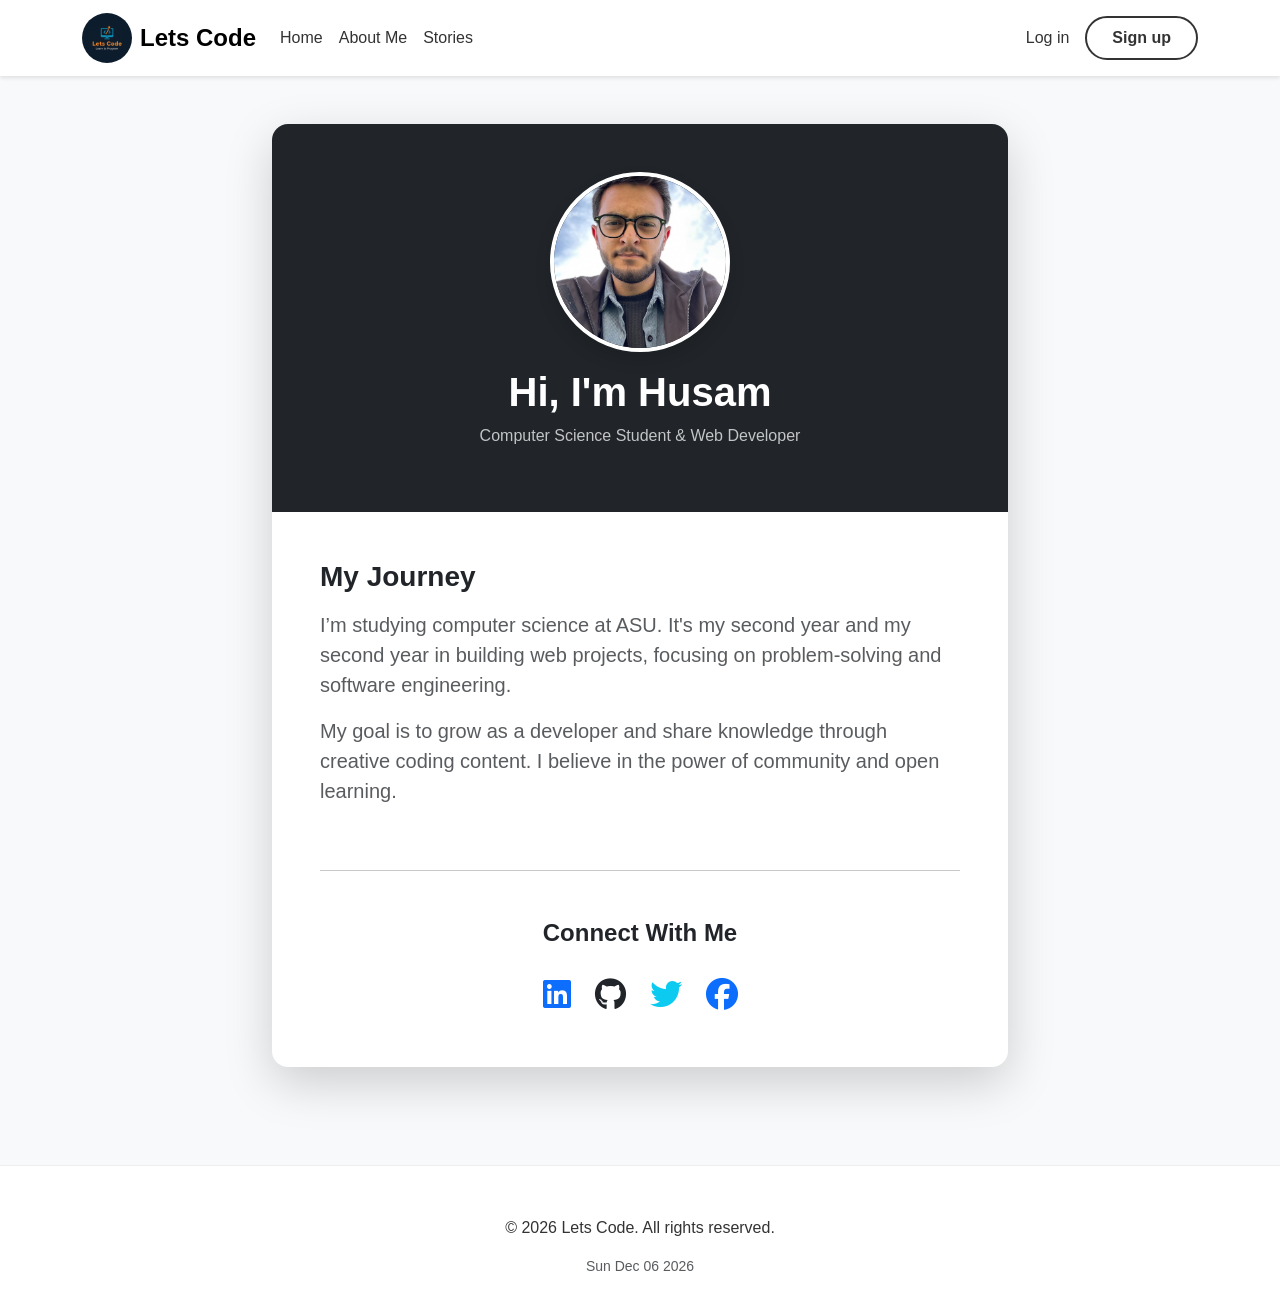
==== Web School/about.html @ 1dd1f63c "Add files via upload" ====
<!DOCTYPE html>
<html lang="en">
<head>
    <meta charset="UTF-8">
    <meta name="viewport" content="width=device-width, initial-scale=1.0">
    <title>About Me - Lets Code</title>
    <link href="https://cdn.jsdelivr.net/npm/bootstrap@5.3.0/dist/css/bootstrap.min.css" rel="stylesheet">
    <link rel="stylesheet" href="assets/css/style.css">
    <link rel="stylesheet" href="https://cdnjs.cloudflare.com/ajax/libs/font-awesome/6.4.0/css/all.min.css">
</head>
<body>

    <nav class="navbar navbar-expand-lg sticky-top">
        <div class="container">
            <a class="navbar-brand d-flex align-items-center" href="index.html">
                <img src="assets/images/lg.png" alt="Logo" class="me-2">
                <span class="fw-bold fs-4">Lets Code</span>
            </a>
            <button class="navbar-toggler" type="button" data-bs-toggle="collapse" data-bs-target="#navbarNav">
                <span class="navbar-toggler-icon"></span>
            </button>
            <div class="collapse navbar-collapse" id="navbarNav">
                <ul class="navbar-nav me-auto mb-2 mb-lg-0">
                    <li class="nav-item"><a class="nav-link" href="index.html">Home</a></li>
                    <li class="nav-item"><a class="nav-link active" href="about.html">About Me</a></li>
                    <li class="nav-item"><a class="nav-link" href="stories.html">Stories</a></li>
                </ul>
                <div class="d-flex align-items-center gap-3">
                    <a href="login.html" class="nav-link">Log in</a>
                    <a href="signup.html" class="btn btn-outline-custom">Sign up</a>
                </div>
            </div>
        </div>
    </nav>

    <div class="container py-5">
        <div class="row justify-content-center">
            <div class="col-lg-8">
                <div class="card border-0 shadow-lg rounded-4 overflow-hidden">
                    <div class="bg-dark py-5 text-center text-white">
                        <img src="assets/images/n.jpg" alt="My Photo" class="rounded-circle border border-4 border-white shadow mb-3" style="width: 180px; height: 180px; object-fit: cover;">
                        <h1 class="fw-bold">Hi, I'm Husam</h1>
                        <p class="text-light opacity-75">Computer Science Student & Web Developer</p>
                    </div>
                    <div class="card-body p-5">
                        <div class="row g-4">
                            <div class="col-md-12">
                                <h3 class="fw-bold mb-3">My Journey</h3>
                                <p class="fs-5 text-muted leading-relaxed">
                                   I’m studying computer science at ASU. It's my second year and my second year in building web projects, 
                                    focusing on problem-solving and software engineering.
                                </p>
                                <p class="fs-5 text-muted">
                                    My goal is to grow as a developer and share knowledge through creative coding content. I believe in the power of community and open learning.
                                </p>
                            </div>
                        </div>
                        
                        <hr class="my-5">
                        
                        <div class="text-center">
                            <h4 class="fw-bold mb-4">Connect With Me</h4>
                            <div class="d-flex justify-content-center gap-4 fs-2">
                                <a href="https://www.linkedin.com/in/husam-ziadeh-73585a322" target="_blank" class="text-primary"><i class="fab fa-linkedin"></i></a>
                                <a href="https://github.com/husamziadeh2005" target="_blank" class="text-dark"><i class="fab fa-github"></i></a>
                                <a href="https://x.com/hosammali2?s=21" target="_blank" class="text-info"><i class="fab fa-twitter"></i></a>
                                <a href="https://web.facebook.com/husam.m.ziadeh" target="_blank" class="text-primary"><i class="fab fa-facebook"></i></a>
                            </div>
                        </div>
                    </div>
                </div>
            </div>
        </div>
    </div>

    <footer>
        <div class="container text-center">
            <p>&copy; <span id="currentYear"></span> Lets Code. All rights reserved.</p>
            <p id="currentDate" class="small text-muted"></p>
        </div>
    </footer>

    <script src="https://cdn.jsdelivr.net/npm/bootstrap@5.3.0/dist/js/bootstrap.bundle.min.js"></script>
    <script>
        document.addEventListener("DOMContentLoaded", function() {
            const now = new Date();
            document.getElementById("currentYear").textContent = now.getFullYear();
            document.getElementById("currentDate").textContent = now.toDateString();
        });
    </script>
</body>
</html>
---- Web School/assets/css/style.css ----
/* Global Styles */
body {
    font-family: 'Segoe UI', Tahoma, Geneva, Verdana, sans-serif;
    background-color: #f8f9fa;
    color: #333;
}

/* Navbar Customization */
.navbar {
    background-color: #ffffff;
    box-shadow: 0 2px 4px rgba(0,0,0,0.1);
}

.navbar-brand img {
    width: 50px;
    height: 50px;
    border-radius: 50%;
}

.nav-link {
    color: #333 !important;
    font-weight: 500;
    transition: color 0.3s;
}

.nav-link:hover {
    color: #ff6600 !important;
}

/* Hero Section */
.hero-section {
    padding: 100px 0;
    text-align: center;
    background: linear-gradient(135deg, #ffffff 0%, #f1f1f1 100%);
}

.hero-section h1 {
    font-size: 3.5rem;
    font-weight: 800;
    margin-bottom: 20px;
}

.hero-section h3 {
    font-size: 1.5rem;
    color: #666;
    margin-bottom: 30px;
}

/* Buttons */
.btn-primary-custom {
    background-color: #333;
    color: white;
    border-radius: 25px;
    padding: 10px 30px;
    font-weight: 600;
    border: 2px solid #333;
    transition: all 0.3s;
}

.btn-primary-custom:hover {
    background-color: white;
    color: #333;
}

.btn-outline-custom {
    border: 2px solid #333;
    color: #333;
    border-radius: 25px;
    padding: 8px 25px;
    font-weight: 600;
    transition: all 0.3s;
}

.btn-outline-custom:hover {
    background-color: #333;
    color: white;
}

/* Cards */
.custom-card {
    border: none;
    border-radius: 15px;
    box-shadow: 0 4px 15px rgba(0,0,0,0.05);
    transition: transform 0.3s;
    background: white;
    overflow: hidden;
}

.custom-card:hover {
    transform: translateY(-10px);
}

.card-img-top {
    height: 150px;
    object-fit: contain;
    padding: 20px;
}

/* Footer */
footer {
    background-color: #ffffff;
    padding: 50px 0 20px;
    margin-top: 50px;
    border-top: 1px solid #eee;
}

.footer-link {
    color: #6c757d;
    text-decoration: none;
    transition: color 0.3s;
}

.footer-link:hover {
    color: #ff6600;
}

/* Login/Signup Containers */
.auth-container {
    max-width: 450px;
    margin: 80px auto;
    background: white;
    padding: 40px;
    border-radius: 20px;
    box-shadow: 0 10px 30px rgba(0,0,0,0.1);
}

.auth-container h1 {
    text-align: center;
    margin-bottom: 30px;
    font-weight: 700;
}
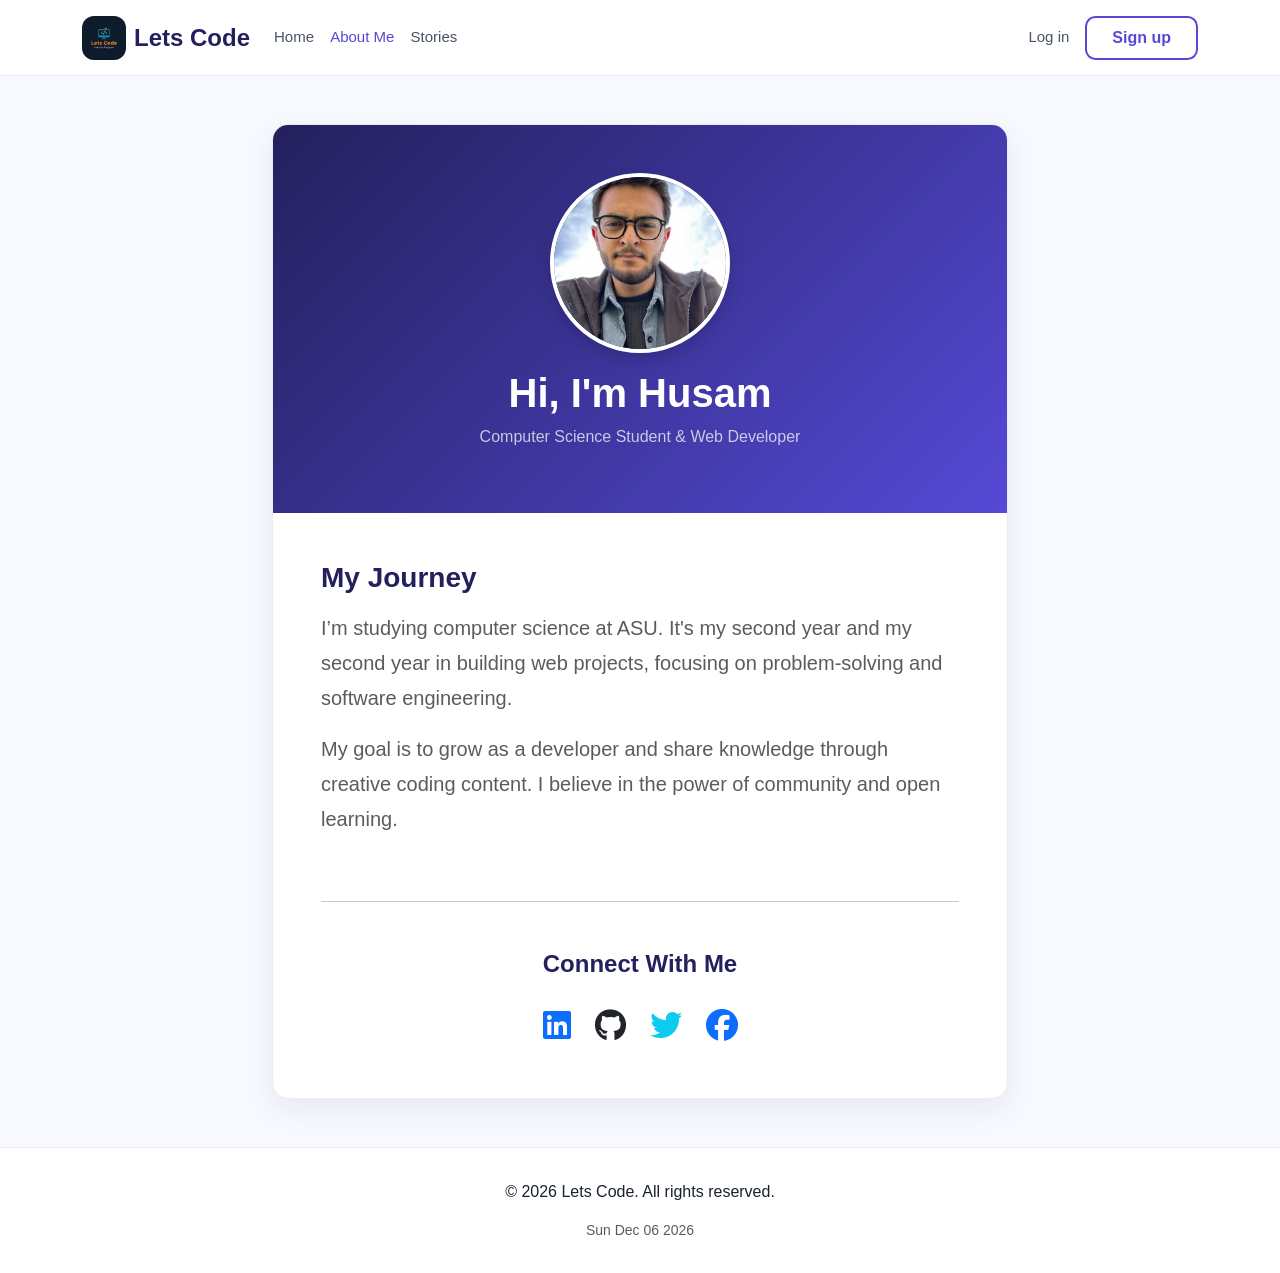
==== commit 8d8cfb03: "Update project" ====
--- a/Web School/about.html
+++ b/Web School/about.html
@@ -26,8 +26,8 @@
                     <li class="nav-item"><a class="nav-link" href="stories.html">Stories</a></li>
                 </ul>
                 <div class="d-flex align-items-center gap-3">
-                    <a href="login.html" class="nav-link">Log in</a>
-                    <a href="signup.html" class="btn btn-outline-custom">Sign up</a>
+                    <a href="Login.html" class="nav-link">Log in</a>
+                    <a href="SignUp.html" class="btn btn-outline-custom">Sign up</a>
                 </div>
             </div>
         </div>
--- a/Web School/assets/css/style.css
+++ b/Web School/assets/css/style.css
@@ -129,3 +129,15 @@
     margin-bottom: 30px;
     font-weight: 700;
 }
+
+/* Login page */
+.auth-page{min-height:100vh;color:#172033;background:#eef2ff}.auth-layout{display:grid;min-height:100vh;grid-template-columns:minmax(360px,.95fr) minmax(480px,1.05fr)}.auth-intro{position:relative;display:flex;min-height:100%;flex-direction:column;justify-content:space-between;overflow:hidden;padding:clamp(2rem,5vw,4.5rem);color:#fff;background:linear-gradient(145deg,#1c237e 0%,#3f23a3 53%,#7c3aed 100%)}.auth-intro:after{position:absolute;right:-13rem;bottom:-13rem;width:34rem;height:34rem;border:1px solid rgba(255,255,255,.18);border-radius:50%;box-shadow:0 0 0 3.5rem rgba(255,255,255,.04),0 0 0 7rem rgba(255,255,255,.035);content:''}.auth-brand,.auth-mobile-brand{position:relative;z-index:1;display:inline-flex;align-items:center;width:fit-content;gap:.7rem;color:inherit;font-size:1.2rem;font-weight:800;text-decoration:none}.auth-brand img,.auth-mobile-brand img{width:42px;height:42px;border-radius:12px;object-fit:cover}.auth-intro-copy{position:relative;z-index:1;max-width:32rem;margin:4rem 0}.auth-eyebrow{display:inline-flex;gap:.5rem;align-items:center;padding:.45rem .75rem;border:1px solid rgba(255,255,255,.25);border-radius:99px;background:rgba(255,255,255,.1);font-size:.83rem;font-weight:600}.auth-intro h1{margin:1.25rem 0 1rem;font-size:clamp(2.35rem,4.2vw,4.25rem);font-weight:800;line-height:1.04;letter-spacing:-.05em}.auth-intro p{max-width:29rem;margin:0;color:rgba(255,255,255,.78);font-size:1.08rem;line-height:1.7}.auth-feature{position:relative;z-index:1;display:flex;align-items:center;width:fit-content;gap:.65rem;color:rgba(255,255,255,.82);font-size:.9rem}.auth-feature i{display:grid;width:2rem;height:2rem;place-items:center;border-radius:.6rem;background:rgba(255,255,255,.14)}
+.auth-panel{display:grid;padding:2rem;place-items:center;background:#fff}.auth-card{width:min(100%,440px)}.auth-mobile-brand{display:none;margin-bottom:2rem;color:#312e81}.back-link{display:inline-flex;align-items:center;gap:.45rem;color:#667085;font-size:.9rem;text-decoration:none;transition:color .2s}.back-link:hover{color:#4f46e5}.auth-heading{margin:2.5rem 0 2rem}.auth-heading h2{margin:0 0 .5rem;font-size:2rem;font-weight:750;letter-spacing:-.04em}.auth-heading p{margin:0;color:#667085}.auth-card .form-label{margin-bottom:.45rem;color:#344054;font-size:.9rem;font-weight:650}.field-wrap{position:relative}.field-icon{position:absolute;z-index:2;top:50%;left:1rem;color:#98a2b3;transform:translateY(-50%)}.auth-card .form-control{min-height:3.25rem;border:1px solid #d0d5dd;border-radius:.7rem;padding:.75rem 2.9rem .75rem 2.8rem;box-shadow:none;font-size:.95rem}.auth-card .form-control::placeholder{color:#98a2b3}.auth-card .form-control:focus{border-color:#7067e8;box-shadow:0 0 0 .25rem rgba(112,103,232,.13)}.auth-card .is-invalid{background-image:none}.password-toggle{position:absolute;z-index:2;top:50%;right:.7rem;width:2.1rem;height:2.1rem;border:0;border-radius:.45rem;color:#667085;background:transparent;transform:translateY(-50%)}.password-toggle:hover{color:#4f46e5;background:#f4f3ff}.invalid-feedback{font-size:.78rem}.caps-lock-hint{margin:.45rem 0 0;color:#b54708;font-size:.78rem}.remember-row{margin:1.2rem 0 1.5rem}.form-check-input:checked{border-color:#5549d6;background-color:#5549d6}.form-check-label{color:#475467;font-size:.88rem}.link-button{border:0;padding:0;color:#5549d6;background:none;font-size:.86rem;font-weight:650}.link-button:hover,.auth-switch a:hover{color:#342b9b;text-decoration:underline}.auth-submit{display:flex;min-height:3.25rem;align-items:center;justify-content:center;gap:.6rem;border:0;border-radius:.7rem;color:#fff;background:#5549d6;box-shadow:0 8px 18px rgba(85,73,214,.22);font-weight:700;transition:background .2s,transform .2s,box-shadow .2s}.auth-submit:hover,.auth-submit:focus{color:#fff;background:#4438bd;box-shadow:0 10px 22px rgba(85,73,214,.3);transform:translateY(-1px)}.auth-submit:disabled{opacity:.85;transform:none}.auth-switch{margin:1.7rem 0 1rem;color:#667085;text-align:center;font-size:.92rem}.auth-switch a{color:#5549d6;font-weight:700;text-decoration:none}.auth-note{margin:0;color:#98a2b3;text-align:center;font-size:.76rem}.auth-note i{margin-right:.25rem}.auth-alert{border:0;border-radius:.65rem;font-size:.88rem}.reset-modal{border:0;border-radius:1rem}.reset-modal h2{margin-bottom:.5rem;font-size:1.5rem;font-weight:750}.reset-icon{display:grid;width:3rem;height:3rem;margin-bottom:1.2rem;place-items:center;border-radius:.8rem;color:#5549d6;background:#eeedff}.reset-modal .form-control{min-height:3rem;border-radius:.65rem}.reset-success{color:#067647;font-size:.88rem}
+@media (max-width:850px){.auth-layout{grid-template-columns:1fr}.auth-intro{display:none}.auth-panel{min-height:100vh}.auth-mobile-brand{display:inline-flex}}@media (max-width:480px){.auth-panel{padding:1.5rem;align-items:start}.auth-heading{margin:2rem 0 1.7rem}.auth-heading h2{font-size:1.8rem}}
+
+/* Shared site refresh */
+body:not(.auth-page){min-height:100vh;background:#f8f9ff;color:#182230}.navbar{min-height:76px;border-bottom:1px solid #eaecf5;box-shadow:none}.navbar-brand{color:#24205d!important}.navbar-brand img{width:44px;height:44px;border-radius:12px}.nav-link{color:#475467!important;font-size:.94rem}.nav-link.active,.nav-link:hover{color:#5549d6!important}.btn-primary-custom{border-color:#5549d6;border-radius:.7rem;background:#5549d6;box-shadow:0 7px 16px rgba(85,73,214,.16)}.btn-primary-custom:hover{border-color:#4438bd;color:#fff;background:#4438bd}.btn-outline-custom{border-color:#5549d6;border-radius:.65rem;color:#5549d6}.btn-outline-custom:hover{background:#5549d6}.hero-section{padding:7.5rem 0;background:radial-gradient(circle at 65% 5%,#e8e5ff 0,transparent 32%),linear-gradient(135deg,#fff 0%,#f5f4ff 100%)}.hero-section h1{max-width:850px;margin-right:auto;margin-left:auto;color:#24205d;font-size:clamp(2.7rem,6vw,4.8rem);letter-spacing:-.055em;line-height:1.02}.hero-section h3{color:#667085}.custom-card{border:1px solid #eaecf5;border-radius:1rem;box-shadow:0 5px 16px rgba(16,24,40,.05)}.custom-card:hover{border-color:#d9d6fe;box-shadow:0 16px 32px rgba(85,73,214,.12);transform:translateY(-6px)}footer{margin-top:0;padding:2rem 0;border-top:1px solid #eaecf5;background:#fff}footer p:last-child{margin-bottom:0}
+.page-shell{min-height:calc(100vh - 76px)}.page-heading{max-width:720px;margin:0 auto 2.75rem}.page-heading h1{margin:.6rem 0 .7rem;color:#24205d;font-size:clamp(2.25rem,5vw,3.4rem);font-weight:800;letter-spacing:-.05em}.page-heading p{color:#667085;font-size:1.07rem}.section-kicker{color:#5549d6;font-size:.78rem;font-weight:800;letter-spacing:.1em;text-transform:uppercase}.course-search{position:relative;width:min(100%,530px);margin-top:1.7rem}.course-search i{position:absolute;top:50%;left:1.05rem;color:#98a2b3;transform:translateY(-50%)}.course-search input{width:100%;border:1px solid #d0d5dd;border-radius:.8rem;padding:.9rem 1rem .9rem 2.8rem;outline:0;box-shadow:0 3px 10px rgba(16,24,40,.04)}.course-search input:focus{border-color:#7067e8;box-shadow:0 0 0 .25rem rgba(112,103,232,.12)}.course-count{margin-top:.8rem!important;color:#7a5af8!important;font-size:.85rem!important;font-weight:650}.page-shell .card-img-top{height:150px}.page-shell .card-body{padding-top:.5rem}.page-shell .btn-primary-custom{padding:.6rem 1rem;font-size:.85rem}
+.signup-page .auth-intro{background:linear-gradient(145deg,#172554 0%,#3730a3 55%,#6d28d9 100%)}.signup-page .auth-heading{margin:1.9rem 0 1.5rem}.password-hint{margin:.45rem 0 0;color:#98a2b3;font-size:.76rem}.terms-check{margin:1.2rem 0 1.5rem}.terms-check a{color:#5549d6;font-weight:650;text-decoration:none}.terms-check .invalid-feedback{margin-left:-1.5rem}
+.container.py-5>.row.justify-content-center .card{border:1px solid #eaecf5!important;box-shadow:0 10px 28px rgba(16,24,40,.07)!important}.container.py-5>.row.justify-content-center .card>.bg-dark{background:linear-gradient(135deg,#24205d,#5549d6)!important}.container.py-5>.row.justify-content-center .card-body h3,.container.py-5>.row.justify-content-center .card-body h4{color:#24205d}.container.py-5>.row.justify-content-center .card-body .fs-5{line-height:1.75}.terms-content section{position:relative;padding-left:1.15rem}.terms-content section:before{position:absolute;top:.45rem;left:0;width:.35rem;height:.35rem;border-radius:50%;background:#7c3aed;content:''}.terms-content h3{font-size:1.1rem}.terms-content p{line-height:1.75;font-size:1rem}.container.py-5>.row.g-4 .custom-card .card-img-top{height:250px!important;padding:0;object-fit:cover}.container.py-5>.row.g-4 .custom-card .card-body{padding:1.5rem!important}.container.py-5>.row.g-4 .custom-card .card-title{color:#24205d;font-size:1.1rem}
+@media(max-width:991px){.navbar .d-flex{padding:1rem 0}.hero-section{padding:5rem 0}}@media(max-width:575px){.hero-section{padding:4.5rem 0}.hero-section h1{font-size:2.7rem}.page-heading{margin-bottom:2rem}.navbar-brand span{font-size:1.15rem!important}}
